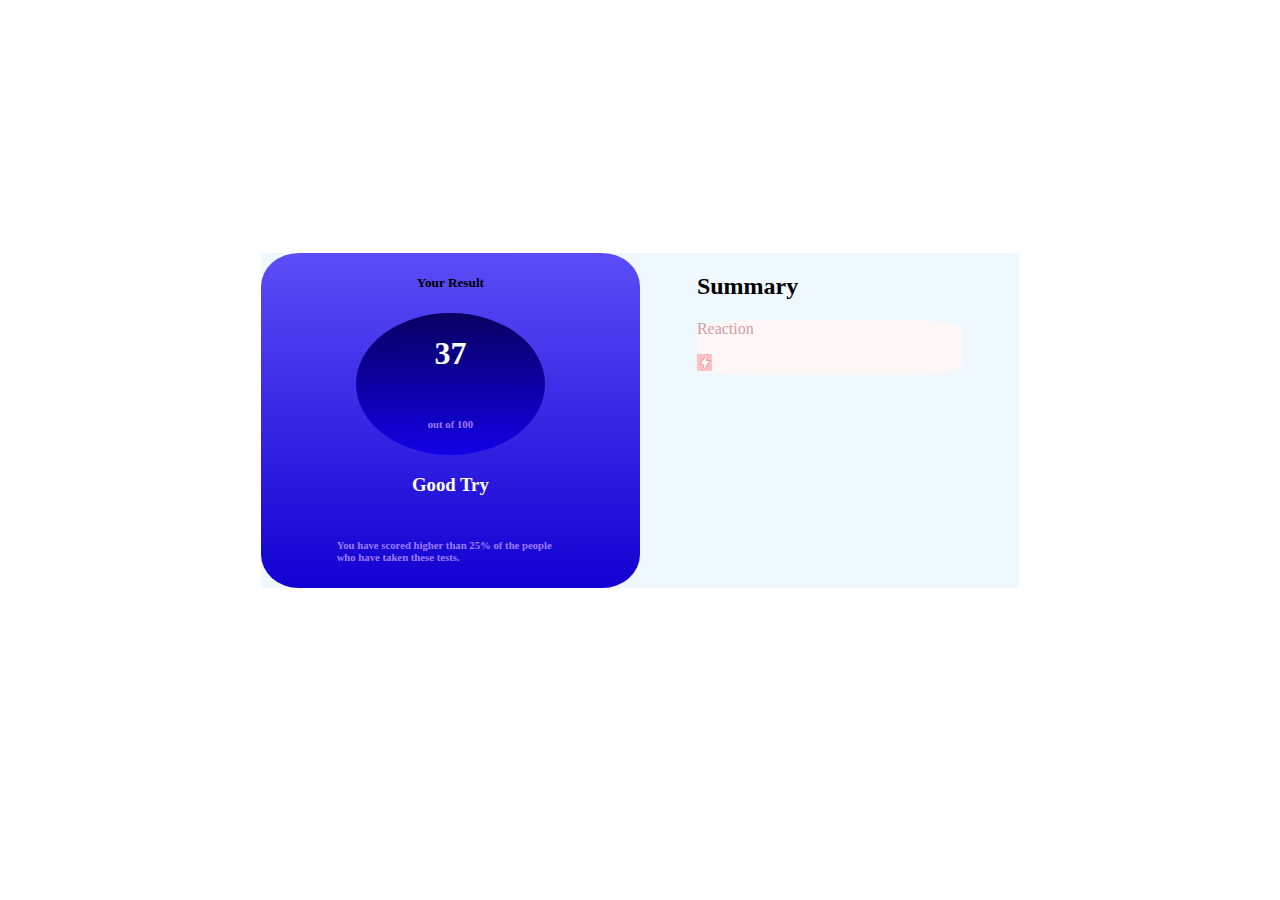
==== 1stExam.html @ d7487655 "first commit" ====
<!DOCTYPE html>
<html lang="en">
<head>
    <link rel="stylesheet" href="1stExam.css">
    <meta charset="UTF-8">
    <meta name="viewport" content="width=device-width, initial-scale=1.0">
    <link rel="stylesheet" href="https://cdnjs.cloudflare.com/ajax/libs/font-awesome/4.7.0/css/font-awesome.min.css">
    <title>1st Exam</title>
</head>
<body>
  <div id="One">

    <div id="Two">
        
        <div id="Three">
            <div id="Math">
            <h5>Your Result</h5>
               </div>
                <div id="Half">
            <h1>37</h1>
            <div id="Five">
            <h6>out of 100</h6>
               </div>
                </div>
               
                <div id="Six">
            <h3>Good Try</h3>
        </div>
            <div id="Quarter">
                <h6>You have scored higher than 25% of the people who have taken these tests.</h6>
            </div>
        
        </div>

        <div id="Four">
            <h2>Summary</h2>
           <div id="Divide">
            <p>Reaction</p>
            <img src="Screenshot 2023-11-09 174217.png"   width="15px" height="17px">
           </div>
        </div>

    </div>
  </div> 

  <div id="Pi">
    
  </div>
</body>
</html>
---- 1stExam.css ----
#Two{
     background-color: aliceblue; 
    display: grid;
    justify-content: center;
    margin: 20%;
    grid-template-columns: 1fr 1fr;
}

#Three{
     background-image: linear-gradient(rgb(91, 77, 246),rgb(18, 1, 209)); 
    border-radius: 10%;
    align-items: center;
    display: flex;
    justify-content: center;
    flex-direction: column;
}

#Four{
    margin-left: 15%;
    margin-right: 15%;
}

#Five{
    color: #9d7cff;
}

#Six{
    color: white;
}

#Half{
    border-radius: 50%;
    background-image: linear-gradient(rgb(8, 0, 96),rgb(19, 0, 230)); 
    width: 50%;
    height: 50%;
    display: flex;
    justify-content: center;
    align-items: center;
    flex-direction: column;
    color:white;
}

#Quarter{
    display: flex;
    align-items: center;
    color: #9d7cff;
    justify-content: center;
    
     margin-left: 20%; 
     margin-right: 20%; 
}

#Divide{
    background-color: #FFF7F5;
    border-radius: 19.5%;
    color: #CCA0A5;
    /* display: flex; */

#Math{
    color: #9d7cff;
}
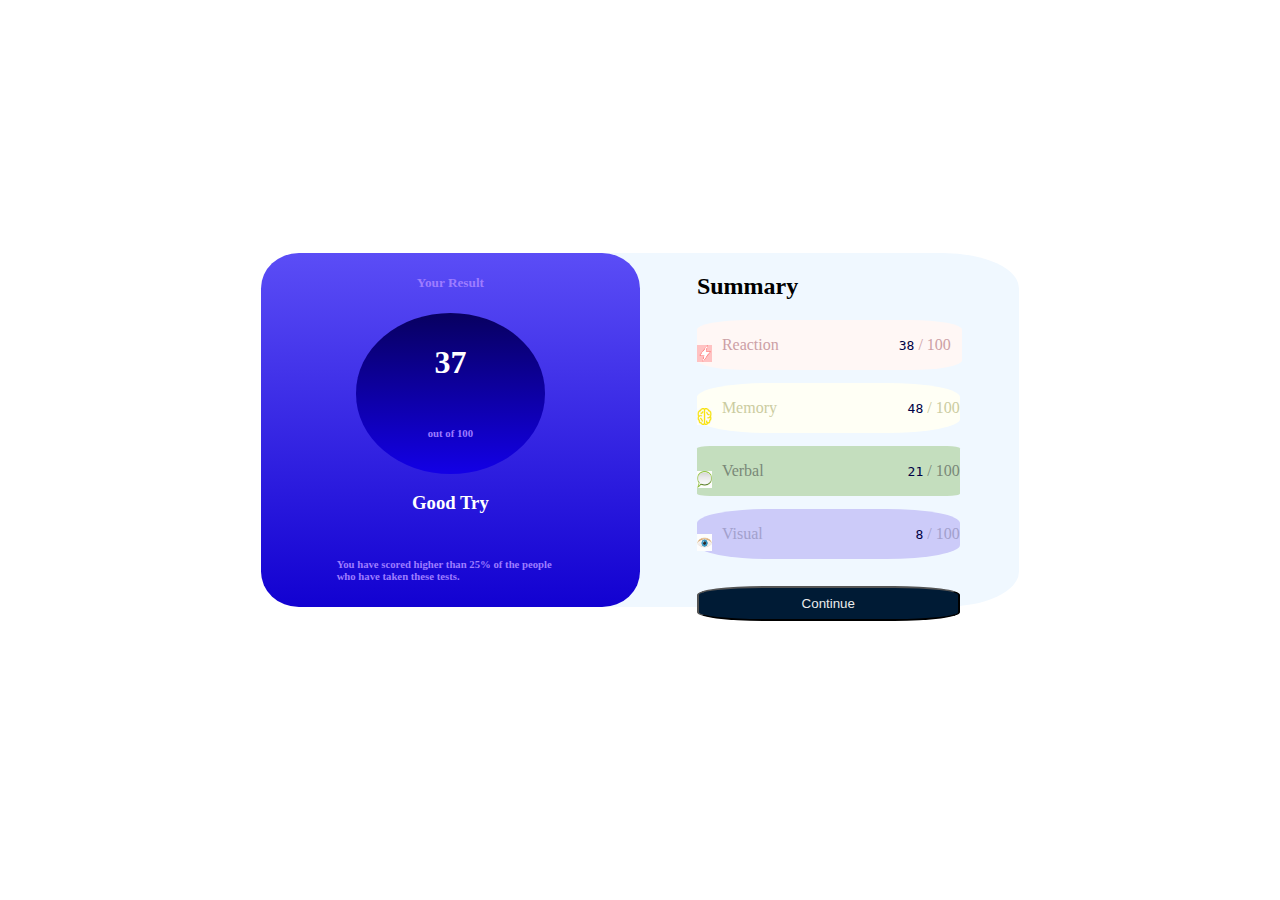
==== commit e02a66fe: "FinalExam" ====
--- a/1stExam.html
+++ b/1stExam.html
@@ -35,10 +35,89 @@
         <div id="Four">
             <h2>Summary</h2>
            <div id="Divide">
-            <p>Reaction</p>
-            <img src="Screenshot 2023-11-09 174217.png"   width="15px" height="17px">
-           </div>
+
+    <!-- <div id="ABCDEFGUN"> -->
+    
+            <div id="Subddition">
+
+                    <div id="Plankton">
+                        <div id="More">
+                            <img src="Screenshot 2023-11-09 174217.png"   width="15px" height="17px">
+                        </div>
+        
+                        <div id="Less">
+                        <p>Reaction</p>
+                        </div>
+                    </div>
+
+                    <div id="Fifteen">
+                        <p><samp id="HIJACK">38</samp> / 100</p>
+                    </div>
+            </div>
         </div>
+
+             <div id="Fourb">
+                    <div id="Subdditionb">
+
+                        <div id="Planktonb">
+                            <div id="Moreb">
+                                <img src="yelain.jpg"   width="15px" height="17px">
+                            </div>
+            
+                            <div id="Lessb">
+                            <p>Memory</p>
+                            </div>
+                        </div>
+    
+                        <div id="Fifteenb">
+                            <p><samp id="HIJACK">48</samp> / 100</p>
+                        </div>
+                    </div>
+            </div>
+                    <div id="Fourc">
+                        <div id="Subdditionc">
+
+                            <div id="Planktonc">
+                                <div id="Morec">
+                                    <img src="grespeble.jpg"   width="15px" height="17px">
+                                </div>
+                
+                                <div id="Lessc">
+                                <p>Verbal</p>
+                                </div>
+                            </div>
+        
+                            <div id="Fifteenc">
+                                <p><samp id="HIJACK">21</samp> / 100</p>
+                            </div>    
+                        </div>
+                    </div>
+
+                    <div id="Fourd">
+                        <div id="Subdditiond">
+    
+                            <div id="Planktond">
+                                <div id="Mored">
+                                    <img src="blye.jpg"   width="15px" height="17px">
+                                </div>
+                
+                                <div id="Lessd">
+                                <p>Visual</p>
+                                </div>
+                            </div>
+        
+                            <div id="Fifteend">
+                                <p><samp id="HIJACK">8</samp> / 100</p>
+                            </div>
+                        </div>
+                    </div>
+            
+            <button id="Braine">
+                Continue
+            </button>
+    </div>        
+           
+        
 
     </div>
   </div> 
--- a/1stExam.css
+++ b/1stExam.css
@@ -4,6 +4,7 @@
     justify-content: center;
     margin: 20%;
     grid-template-columns: 1fr 1fr;
+    border-radius: 10%;
 }
 
 #Three{
@@ -15,9 +16,47 @@
     flex-direction: column;
 }
 
+
+/* #ABCDEFGUN{
+  margin-top: 5%;
+}  */
+
 #Four{
     margin-left: 15%;
     margin-right: 15%;
+}
+
+#Fourb{
+    
+    margin-right: 15%;
+    background-color: rgb(255, 255, 245);
+    color: #cbcca0;
+    border-radius: 28%;
+    justify-content: flex;
+    width: 99%;
+    margin-top: 5%;
+}
+
+#Fourc{
+    
+    margin-right: 15%;
+    background-color: #c4debe;
+    color: #798878;
+    border-radius: 5%;
+    width: 99%;
+    margin-top: 5%;
+
+}
+
+#Fourd{
+    
+    margin-right: 15%;
+    background-color: rgb(204, 203, 249);
+    color: #a2a0cc;
+    border-radius: 28%;
+    justify-content: flex;
+    width: 99%;
+    margin-top: 5%;
 }
 
 #Five{
@@ -51,11 +90,138 @@
 }
 
 #Divide{
+    display: flex;
     background-color: #FFF7F5;
     border-radius: 19.5%;
     color: #CCA0A5;
-    /* display: flex; */
+    
+}  
 
 #Math{
     color: #9d7cff;
+}
+
+#Subddition{
+    display: flex;
+    justify-content: space-between;
+    
+    
+}
+
+#More{
+    display: flex;
+    justify-content: space-between;
+    margin-top: 25px;
+}
+
+#Less{
+    margin-left: 10px;
+}
+
+
+#Plankton{
+    display: flex;
+    justify-content: space-between;
+    
+}
+
+#Fifteen{
+    margin-left: 120px;
+}
+
+#Subdditionb{
+    display: flex;
+    justify-content: space-between;
+    
+    
+}
+
+#Moreb{
+    display: flex;
+    justify-content: space-between;
+    margin-top: 25px;
+}
+
+#Lessb{
+    margin-left: 10px;
+}
+
+#Braine{
+    border-radius: 25%;
+    background-color: rgb(0, 27, 53);
+    color: rgb(235, 235, 235);
+    margin-top: 10%;
+    width: 99%;
+    height: 10%;
+}
+
+#Planktonb{
+    display: flex;
+    justify-content: space-between;
+    
+}
+
+#Fifteenb{
+    margin-left: 120px;
+}
+
+#Subdditionc{
+    display: flex;
+    justify-content: space-between;
+    
+    
+}
+
+#Morec{
+    display: flex;
+    justify-content: space-between;
+    margin-top: 25px;
+}
+
+#Lessc{
+    margin-left: 10px;
+}
+
+
+#Planktonc{
+    display: flex;
+    justify-content: space-between;
+    
+}
+
+#Fifteenc{
+    margin-left: 120px;
+}
+
+#HIJACK{
+    color: rgb(0, 0, 69);
+    
+}
+
+#Subdditiond{
+    display: flex;
+    justify-content: space-between;
+    
+    
+}
+
+#Mored{
+    display: flex;
+    justify-content: space-between;
+    margin-top: 25px;
+}
+
+#Lessd{
+    margin-left: 10px;
+}
+
+
+#Planktond{
+    display: flex;
+    justify-content: space-between;
+    
+}
+
+#Fifteend{
+    margin-left: 120px;
 }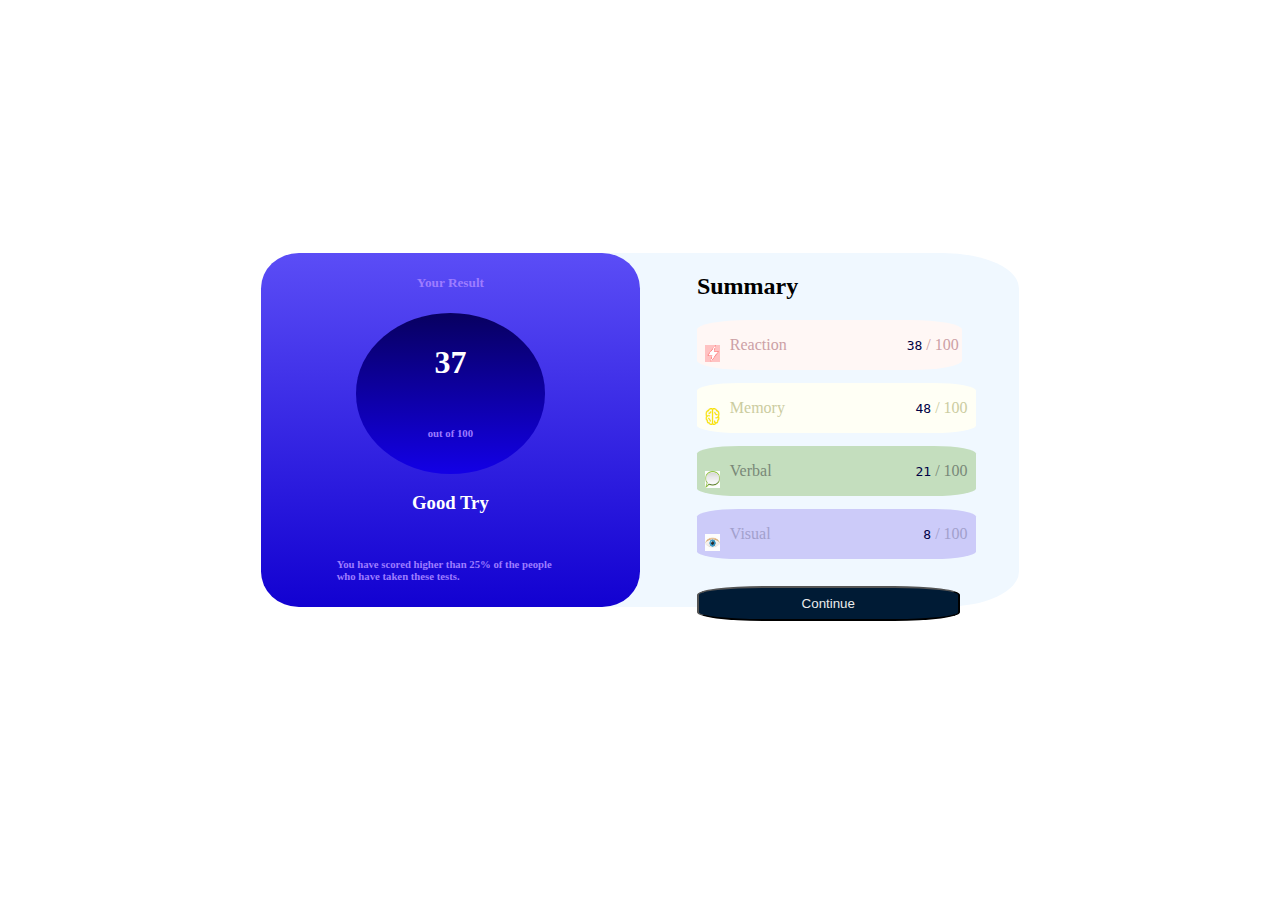
==== commit 90246eaa: "FinalExamination" ====
--- a/1stExam.html
+++ b/1stExam.html
@@ -34,27 +34,27 @@
 
         <div id="Four">
             <h2>Summary</h2>
-           <div id="Divide">
+            <div id="Divide">
 
-    <!-- <div id="ABCDEFGUN"> -->
+                <!-- <div id="ABCDEFGUN"> -->
     
-            <div id="Subddition">
+                <div id="Subddition">
 
-                    <div id="Plankton">
-                        <div id="More">
-                            <img src="Screenshot 2023-11-09 174217.png"   width="15px" height="17px">
+                        <div id="Plankton">
+                            <div id="More">
+                                <img src="Screenshot 2023-11-09 174217.png"   width="15px" height="17px">
+                            </div>
+            
+                            <div id="Less">
+                            <p>Reaction</p>
+                            </div>
                         </div>
-        
-                        <div id="Less">
-                        <p>Reaction</p>
+
+                        <div id="Fifteen">
+                            <p><samp id="HIJACK">38</samp> / 100</p>
                         </div>
-                    </div>
-
-                    <div id="Fifteen">
-                        <p><samp id="HIJACK">38</samp> / 100</p>
-                    </div>
+                </div>
             </div>
-        </div>
 
              <div id="Fourb">
                     <div id="Subdditionb">
--- a/1stExam.css
+++ b/1stExam.css
@@ -24,6 +24,7 @@
 #Four{
     margin-left: 15%;
     margin-right: 15%;
+    
 }
 
 #Fourb{
@@ -31,21 +32,25 @@
     margin-right: 15%;
     background-color: rgb(255, 255, 245);
     color: #cbcca0;
-    border-radius: 28%;
+    border-radius: 15%;
     justify-content: flex;
     width: 99%;
     margin-top: 5%;
-}
+    padding-left: 3%;
+    padding-right: 3%;
+}
+
 
 #Fourc{
     
     margin-right: 15%;
     background-color: #c4debe;
     color: #798878;
-    border-radius: 5%;
+    border-radius: 15%;
     width: 99%;
     margin-top: 5%;
-
+    padding-left: 3%;
+    padding-right: 3%;
 }
 
 #Fourd{
@@ -53,10 +58,12 @@
     margin-right: 15%;
     background-color: rgb(204, 203, 249);
     color: #a2a0cc;
-    border-radius: 28%;
+    border-radius: 15%;
     justify-content: flex;
     width: 99%;
     margin-top: 5%;
+    padding-left: 3%;
+    padding-right: 3%;
 }
 
 #Five{
@@ -104,7 +111,7 @@
 #Subddition{
     display: flex;
     justify-content: space-between;
-    
+    padding-left: 3%;
     
 }
 
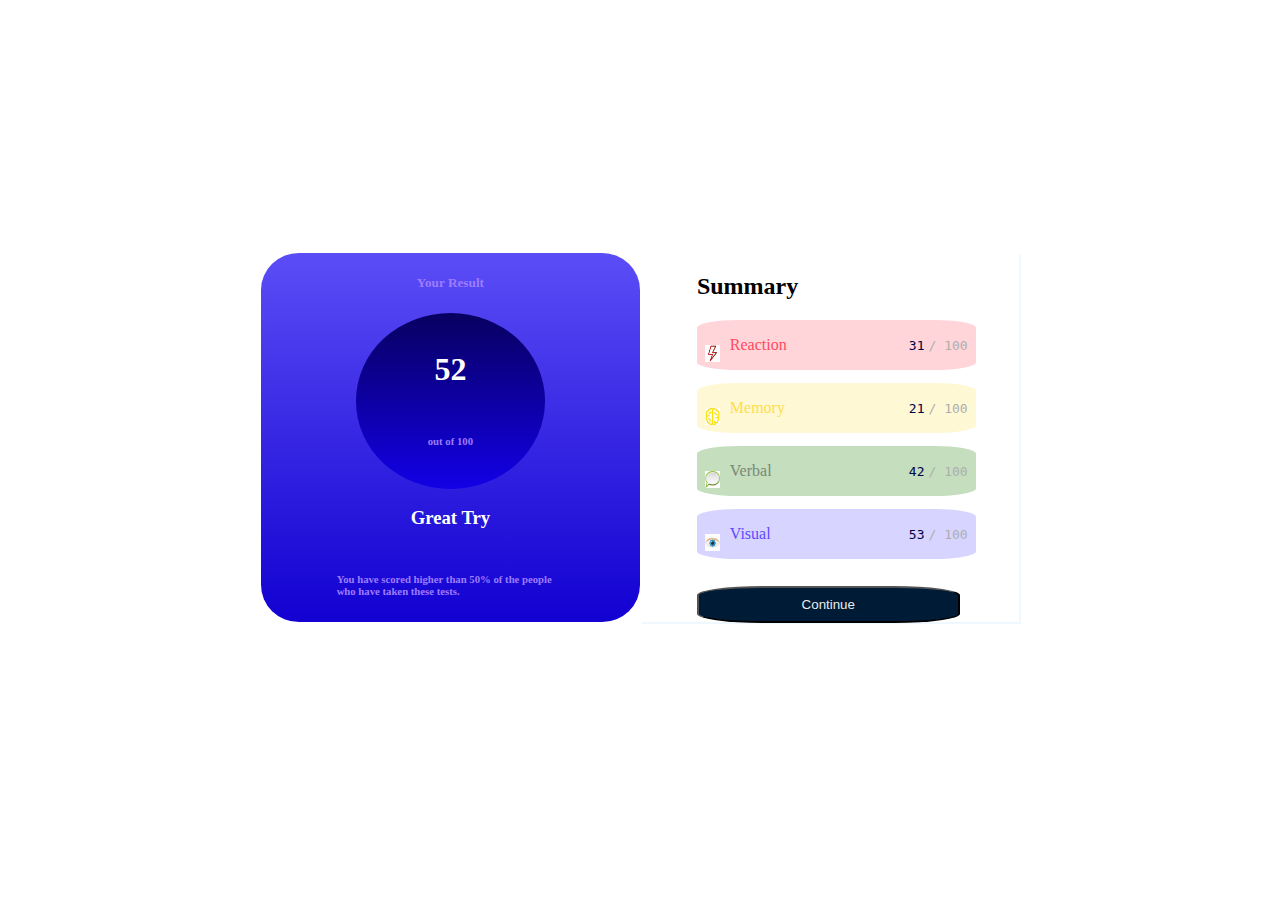
==== commit fbbc1048: "FinalExamination" ====
--- a/1stExam.html
+++ b/1stExam.html
@@ -17,62 +17,66 @@
             <h5>Your Result</h5>
                </div>
                 <div id="Half">
-            <h1>37</h1>
+            <h1>52</h1>
             <div id="Five">
             <h6>out of 100</h6>
                </div>
                 </div>
                
                 <div id="Six">
-            <h3>Good Try</h3>
+            <h3>Great Try</h3>
         </div>
             <div id="Quarter">
-                <h6>You have scored higher than 25% of the people who have taken these tests.</h6>
+                <h6>You have scored higher than 50% of the people who have taken these tests.</h6>
             </div>
         
         </div>
 
         <div id="Four">
             <h2>Summary</h2>
-            <div id="Divide">
+           
 
                 <!-- <div id="ABCDEFGUN"> -->
     
-                <div id="Subddition">
+           
 
-                        <div id="Plankton">
-                            <div id="More">
-                                <img src="Screenshot 2023-11-09 174217.png"   width="15px" height="17px">
-                            </div>
-            
-                            <div id="Less">
-                            <p>Reaction</p>
-                            </div>
+             
+
+            <div id="Fourc" class="RedLollipop">
+                <div id="Subdditionc">
+
+                    <div id="Planktonc">
+                        <div id="Morec">
+                            <img src="redning bolt.jpg"   width="15px" height="17px">
                         </div>
+        
+                        <div id="Lessc">
+                        <p>Reaction</p>
+                        </div>
+                    </div>
 
-                        <div id="Fifteen">
-                            <p><samp id="HIJACK">38</samp> / 100</p>
-                        </div>
+                    <div id="Fifteenc">
+                        <p><samp id="HIJACK">31</samp> <samp class="IIC">/ 100 </samp></p>
+                    </div>    
                 </div>
             </div>
+            <div id="Fourc" class="YellowChocolate">
+                <div id="Subdditionc">
 
-             <div id="Fourb">
-                    <div id="Subdditionb">
-
-                        <div id="Planktonb">
-                            <div id="Moreb">
-                                <img src="yelain.jpg"   width="15px" height="17px">
-                            </div>
-            
-                            <div id="Lessb">
-                            <p>Memory</p>
-                            </div>
+                    <div id="Planktonc">
+                        <div id="Morec">
+                            <img src="yelain.jpg"   width="15px" height="17px">
                         </div>
-    
-                        <div id="Fifteenb">
-                            <p><samp id="HIJACK">48</samp> / 100</p>
+        
+                        <div id="Lessc">
+                        <p>Memory</p>
                         </div>
                     </div>
+
+                    <div id="Fifteenc">
+                        <p><samp id="HIJACK">21</samp> <samp class="IIC">/ 100 </samp></p>
+                    </div>    
+                </div>
             </div>
                     <div id="Fourc">
                         <div id="Subdditionc">
@@ -88,27 +92,27 @@
                             </div>
         
                             <div id="Fifteenc">
-                                <p><samp id="HIJACK">21</samp> / 100</p>
+                                <p><samp id="HIJACK">42</samp> <samp class="IIC">/ 100 </samp></p>
                             </div>    
                         </div>
                     </div>
 
-                    <div id="Fourd">
-                        <div id="Subdditiond">
-    
-                            <div id="Planktond">
-                                <div id="Mored">
+                    <div id="Fourc" class="IndigoIceCream">
+                        <div id="Subdditionc">
+
+                            <div id="Planktonc">
+                                <div id="Morec">
                                     <img src="blye.jpg"   width="15px" height="17px">
                                 </div>
                 
-                                <div id="Lessd">
+                                <div id="Lessc">
                                 <p>Visual</p>
                                 </div>
                             </div>
         
-                            <div id="Fifteend">
-                                <p><samp id="HIJACK">8</samp> / 100</p>
-                            </div>
+                            <div id="Fifteenc">
+                                <p><samp id="HIJACK">53</samp> <samp class="IIC">/ 100 </samp></p>
+                            </div>    
                         </div>
                     </div>
             
--- a/1stExam.css
+++ b/1stExam.css
@@ -1,5 +1,5 @@
 #Two{
-     background-color: aliceblue; 
+    
     display: grid;
     justify-content: center;
     margin: 20%;
@@ -22,22 +22,26 @@
 }  */
 
 #Four{
-    margin-left: 15%;
+    /* margin-left: 15%;
+    
+    margin-right: 15%; */
+    box-shadow: 2px 2px aliceblue;
+     padding-left: 15%;
+    
+    padding-right: 15%; 
+}
+
+#Fourb{
+    
     margin-right: 15%;
-    
-}
-
-#Fourb{
-    
-    margin-right: 15%;
-    background-color: rgb(255, 255, 245);
-    color: #cbcca0;
+    background-color: rgb(255, 246, 196);
+    color: rgb(255, 239, 93);
     border-radius: 15%;
-    justify-content: flex;
     width: 99%;
     margin-top: 5%;
     padding-left: 3%;
     padding-right: 3%;
+    
 }
 
 
@@ -96,11 +100,41 @@
      margin-right: 20%; 
 }
 
+.RedLollipop{
+    background-color: #ffd5da !important;
+    color: #ff495e !important;
+    
+}
+
+.YellowChocolate{
+    background-color: #fff8d5 !important;
+    color: #ffde49 !important;
+    
+}
+
+.IndigoIceCream{                                    
+    background-color: #d7d5ff !important;
+    color: #5e49ff !important;
+    
+}
+.IIC{
+    color: rgb(174, 174, 174);
+}
+
+#HIJACK{
+    color: #a4a4a4;
+}
+
+
+
 #Divide{
-    display: flex;
-    background-color: #FFF7F5;
-    border-radius: 19.5%;
-    color: #CCA0A5;
+    
+    background-color: #ffadad;
+    border-radius: 21%;
+    color: #ca7c85;
+    
+    
+
     
 }  
 
@@ -108,10 +142,11 @@
     color: #9d7cff;
 }
 
-#Subddition{
-    display: flex;
-    justify-content: space-between;
-    padding-left: 3%;
+#Subbditon{
+    display: flex;
+    justify-content: space-between;
+    padding-left: 3%;
+    padding-right: 2.87%;
     
 }
 
@@ -160,6 +195,7 @@
     margin-top: 10%;
     width: 99%;
     height: 10%;
+    margin-bottom: 15px;
 }
 
 #Planktonb{
